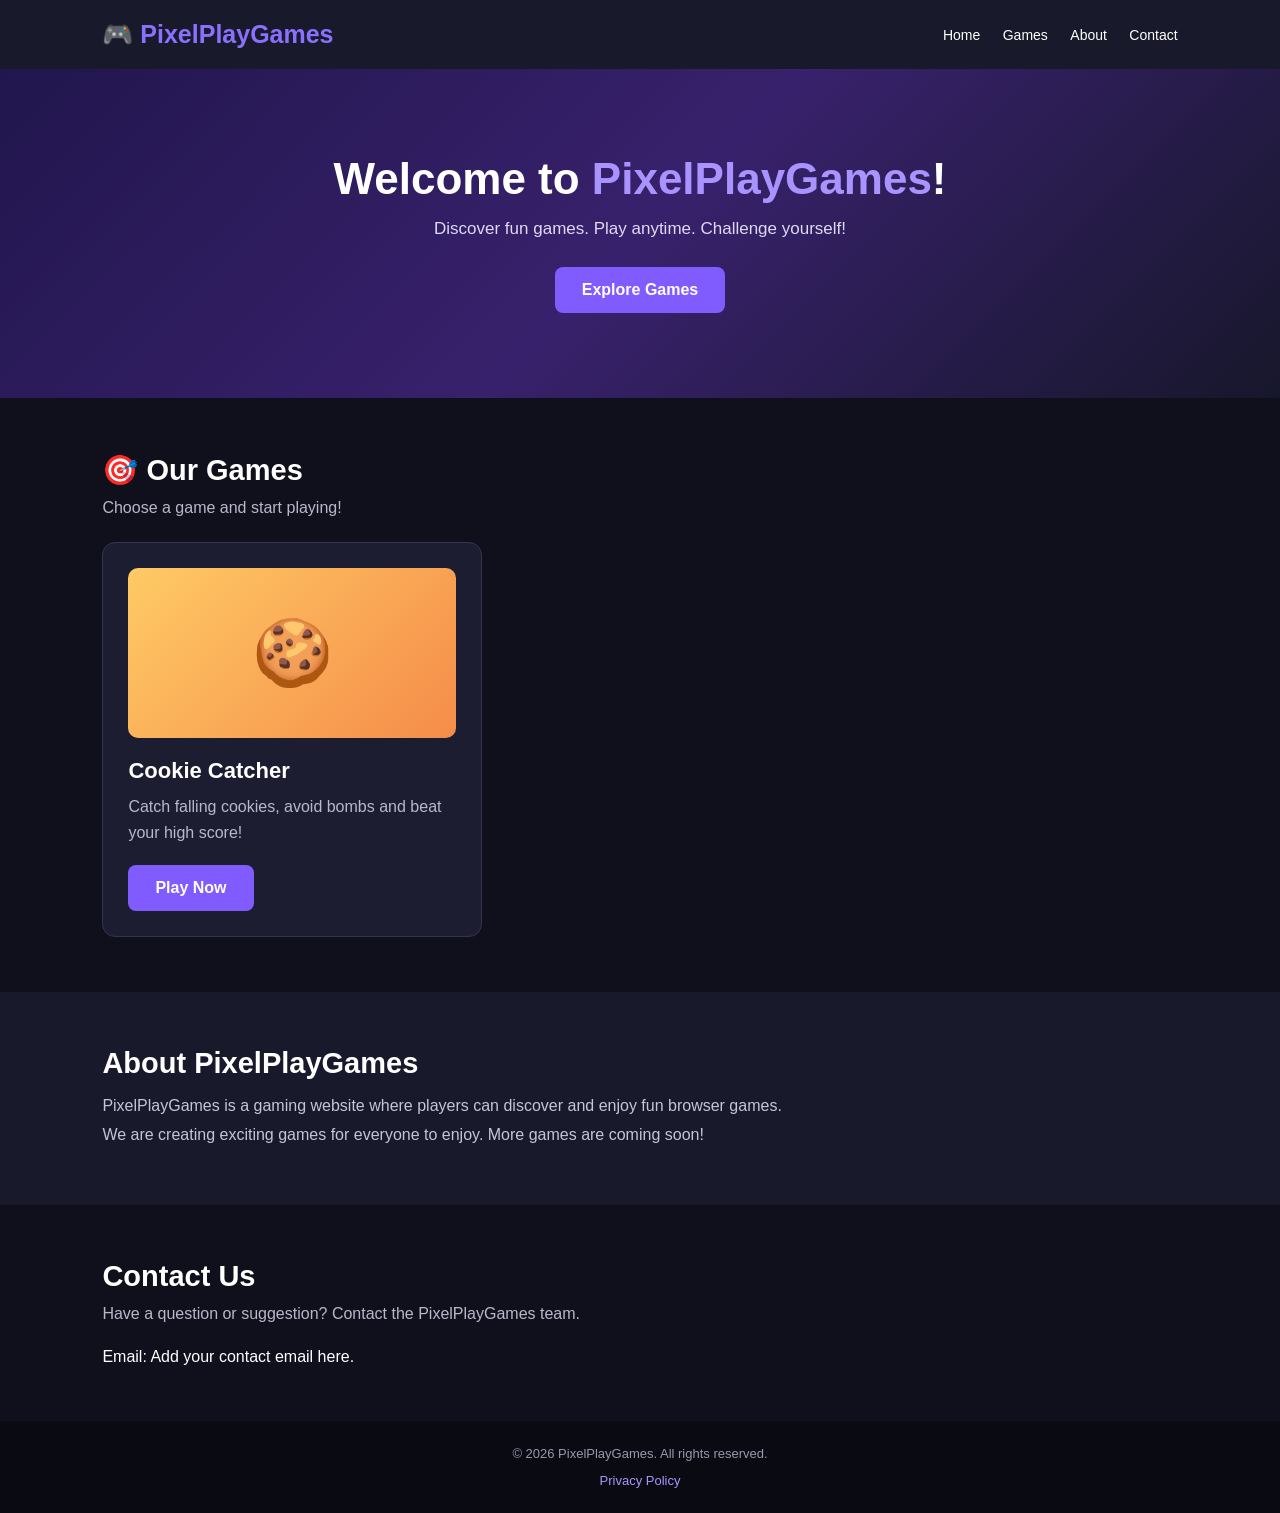
==== index.html @ 3117e636 "Create index.html" ====
<!DOCTYPE html>
<html lang="en">
<head>
  <meta charset="UTF-8">
  <meta name="viewport" content="width=device-width, initial-scale=1.0">
  <title>PixelPlayGames | Play Free Online Games</title>
  <meta name="description" content="Welcome to PixelPlayGames! Play fun free online browser games, starting with Cookie Catcher.">

  <style>
    * {
      box-sizing: border-box;
      margin: 0;
      padding: 0;
    }

    body {
      font-family: Arial, sans-serif;
      background: #10101d;
      color: white;
    }

    header {
      background: #19192c;
      padding: 20px 8%;
      display: flex;
      justify-content: space-between;
      align-items: center;
      flex-wrap: wrap;
      gap: 15px;
    }

    .logo {
      color: #8b70ff;
      font-size: 25px;
      font-weight: bold;
    }

    nav a {
      color: white;
      text-decoration: none;
      margin-left: 18px;
      font-size: 14px;
    }

    nav a:hover {
      color: #a994ff;
    }

    .hero {
      text-align: center;
      padding: 85px 20px;
      background: linear-gradient(135deg, #21164d, #38216c, #17172b);
    }

    .hero h1 {
      font-size: 44px;
      margin-bottom: 15px;
    }

    .hero h1 span {
      color: #a994ff;
    }

    .hero p {
      color: #ded9f5;
      font-size: 17px;
      margin-bottom: 28px;
    }

    .button {
      display: inline-block;
      background: #805cff;
      color: white;
      padding: 14px 27px;
      border-radius: 8px;
      text-decoration: none;
      font-weight: bold;
    }

    .button:hover {
      background: #6842e8;
    }

    .section {
      padding: 55px 8%;
    }

    .section h2 {
      font-size: 29px;
      margin-bottom: 12px;
    }

    .section-intro {
      color: #b9b8cb;
      margin-bottom: 25px;
    }

    .game-card {
      background: #1d1d32;
      border: 1px solid #34344d;
      border-radius: 13px;
      padding: 25px;
      max-width: 380px;
    }

    .game-image {
      background: linear-gradient(135deg, #ffca65, #f58c49);
      border-radius: 10px;
      height: 170px;
      display: flex;
      align-items: center;
      justify-content: center;
      font-size: 65px;
      margin-bottom: 20px;
    }

    .game-card h3 {
      margin-bottom: 10px;
      font-size: 22px;
    }

    .game-card p {
      color: #b9b8cb;
      line-height: 1.6;
      margin-bottom: 20px;
    }

    .about {
      background: #19192c;
    }

    .about p {
      color: #c6c4d8;
      line-height: 1.8;
      max-width: 700px;
    }

    footer {
      text-align: center;
      padding: 25px;
      background: #0a0a13;
      color: #9998ac;
      font-size: 13px;
    }

    footer a {
      color: #a994ff;
      text-decoration: none;
      margin: 0 8px;
    }

    @media (max-width: 600px) {
      .hero h1 {
        font-size: 33px;
      }

      nav a {
        margin-left: 0;
        margin-right: 12px;
      }
    }
  </style>
</head>

<body>

  <header>
    <div class="logo">🎮 PixelPlayGames</div>

    <nav>
      <a href="#home">Home</a>
      <a href="#games">Games</a>
      <a href="#about">About</a>
      <a href="#contact">Contact</a>
    </nav>
  </header>

  <section class="hero" id="home">
    <h1>Welcome to <span>PixelPlayGames</span>!</h1>
    <p>Discover fun games. Play anytime. Challenge yourself!</p>
    <a href="#games" class="button">Explore Games</a>
  </section>

  <section class="section" id="games">
    <h2>🎯 Our Games</h2>
    <p class="section-intro">Choose a game and start playing!</p>

    <div class="game-card">
      <div class="game-image">🍪</div>
      <h3>Cookie Catcher</h3>
      <p>Catch falling cookies, avoid bombs and beat your high score!</p>
      <a
        href="https://pixelplaygames.github.io/Cookie-Catcher/"
        class="button"
        target="_blank"
        rel="noopener noreferrer"
      >Play Now</a>
    </div>
  </section>

  <section class="section about" id="about">
    <h2>About PixelPlayGames</h2>
    <p>
      PixelPlayGames is a gaming website where players can discover
      and enjoy fun browser games. We are creating exciting games
      for everyone to enjoy. More games are coming soon!
    </p>
  </section>

  <section class="section" id="contact">
    <h2>Contact Us</h2>
    <p class="section-intro">
      Have a question or suggestion? Contact the PixelPlayGames team.
    </p>
    <p>Email: Add your contact email here.</p>
  </section>

  <footer>
    <p>© 2026 PixelPlayGames. All rights reserved.</p>
    <p style="margin-top: 12px;">
      <a href="privacy.html">Privacy Policy</a>
    </p>
  </footer>

</body>
</html>
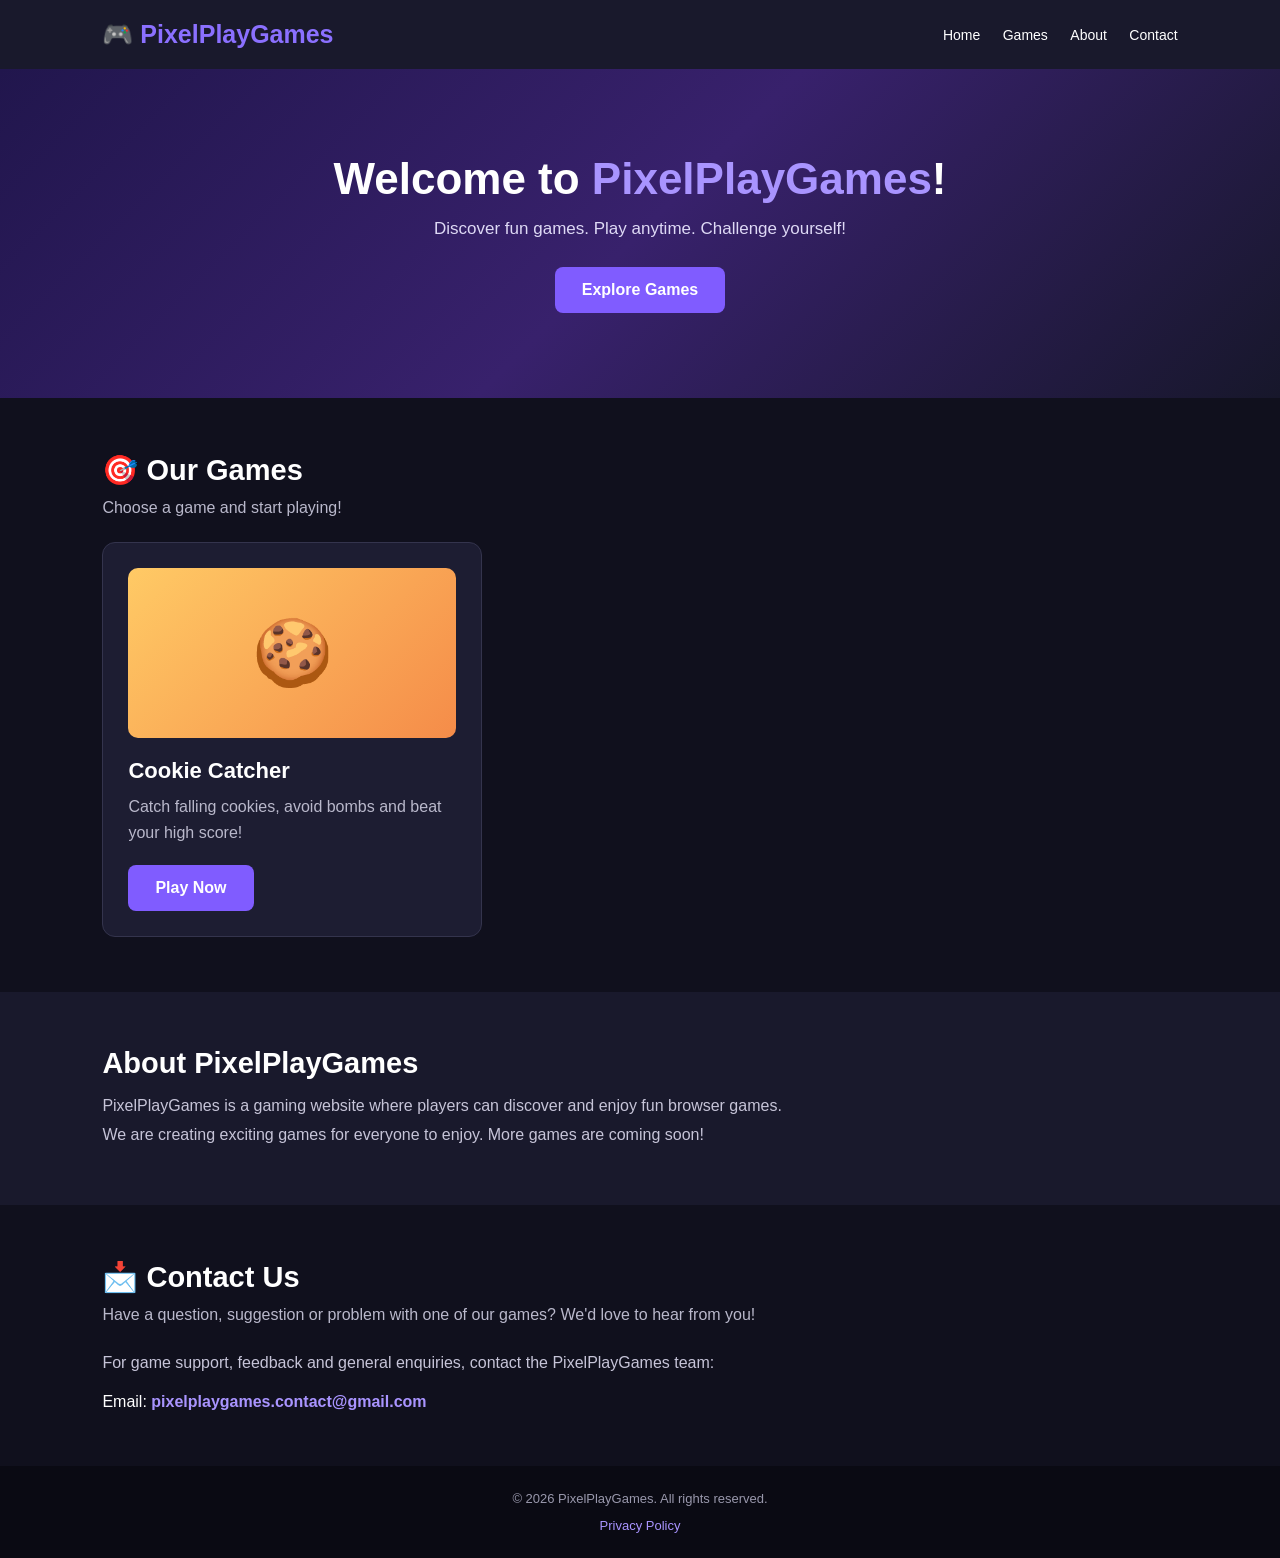
==== commit b8c98454: "Update index.html" ====
--- a/index.html
+++ b/index.html
@@ -4,8 +4,19 @@
 <head>
   <meta charset="UTF-8">
   <meta name="viewport" content="width=device-width, initial-scale=1.0">
+
   <title>PixelPlayGames | Play Free Online Games</title>
+
   <meta name="description" content="Welcome to PixelPlayGames! Play fun free online browser games, starting with Cookie Catcher.">
+
+  <!-- Google Analytics -->
+  <script async src="https://www.googletagmanager.com/gtag/js?id=G-LRDRRSBR96"></script>
+  <script>
+    window.dataLayer = window.dataLayer || [];
+    function gtag(){dataLayer.push(arguments);}
+    gtag('js', new Date());
+    gtag('config', 'G-LRDRRSBR96');
+  </script>
 
   <style>
     * {
@@ -136,6 +147,22 @@
       max-width: 700px;
     }
 
+    .contact-email {
+      color: #a994ff;
+      text-decoration: none;
+      font-weight: bold;
+    }
+
+    .contact-email:hover {
+      color: #c4b5ff;
+      text-decoration: underline;
+    }
+
+    .contact-message {
+      color: #c6c4d8;
+      line-height: 1.8;
+    }
+
     footer {
       text-align: center;
       padding: 25px;
@@ -165,6 +192,7 @@
 
 <body>
 
+  <!-- HEADER -->
   <header>
     <div class="logo">🎮 PixelPlayGames</div>
 
@@ -176,31 +204,49 @@
     </nav>
   </header>
 
+  <!-- HOME -->
   <section class="hero" id="home">
     <h1>Welcome to <span>PixelPlayGames</span>!</h1>
-    <p>Discover fun games. Play anytime. Challenge yourself!</p>
+
+    <p>
+      Discover fun games. Play anytime. Challenge yourself!
+    </p>
+
     <a href="#games" class="button">Explore Games</a>
   </section>
 
+  <!-- GAMES -->
   <section class="section" id="games">
     <h2>🎯 Our Games</h2>
-    <p class="section-intro">Choose a game and start playing!</p>
+
+    <p class="section-intro">
+      Choose a game and start playing!
+    </p>
 
     <div class="game-card">
       <div class="game-image">🍪</div>
+
       <h3>Cookie Catcher</h3>
-      <p>Catch falling cookies, avoid bombs and beat your high score!</p>
+
+      <p>
+        Catch falling cookies, avoid bombs and beat your high score!
+      </p>
+
       <a
         href="https://pixelplaygames.github.io/Cookie-Catcher/"
         class="button"
         target="_blank"
         rel="noopener noreferrer"
-      >Play Now</a>
+      >
+        Play Now
+      </a>
     </div>
   </section>
 
+  <!-- ABOUT -->
   <section class="section about" id="about">
     <h2>About PixelPlayGames</h2>
+
     <p>
       PixelPlayGames is a gaming website where players can discover
       and enjoy fun browser games. We are creating exciting games
@@ -208,16 +254,35 @@
     </p>
   </section>
 
+  <!-- CONTACT -->
   <section class="section" id="contact">
-    <h2>Contact Us</h2>
+    <h2>📩 Contact Us</h2>
+
     <p class="section-intro">
-      Have a question or suggestion? Contact the PixelPlayGames team.
-    </p>
-    <p>Email: Add your contact email here.</p>
-  </section>
-
+      Have a question, suggestion or problem with one of our games?
+      We'd love to hear from you!
+    </p>
+
+    <p class="contact-message">
+      For game support, feedback and general enquiries,
+      contact the PixelPlayGames team:
+    </p>
+
+    <p style="margin-top: 15px;">
+      Email:
+      <a
+        href="mailto:pixelplaygames.contact@gmail.com"
+        class="contact-email"
+      >
+        pixelplaygames.contact@gmail.com
+      </a>
+    </p>
+  </section>
+
+  <!-- FOOTER -->
   <footer>
     <p>© 2026 PixelPlayGames. All rights reserved.</p>
+
     <p style="margin-top: 12px;">
       <a href="privacy.html">Privacy Policy</a>
     </p>
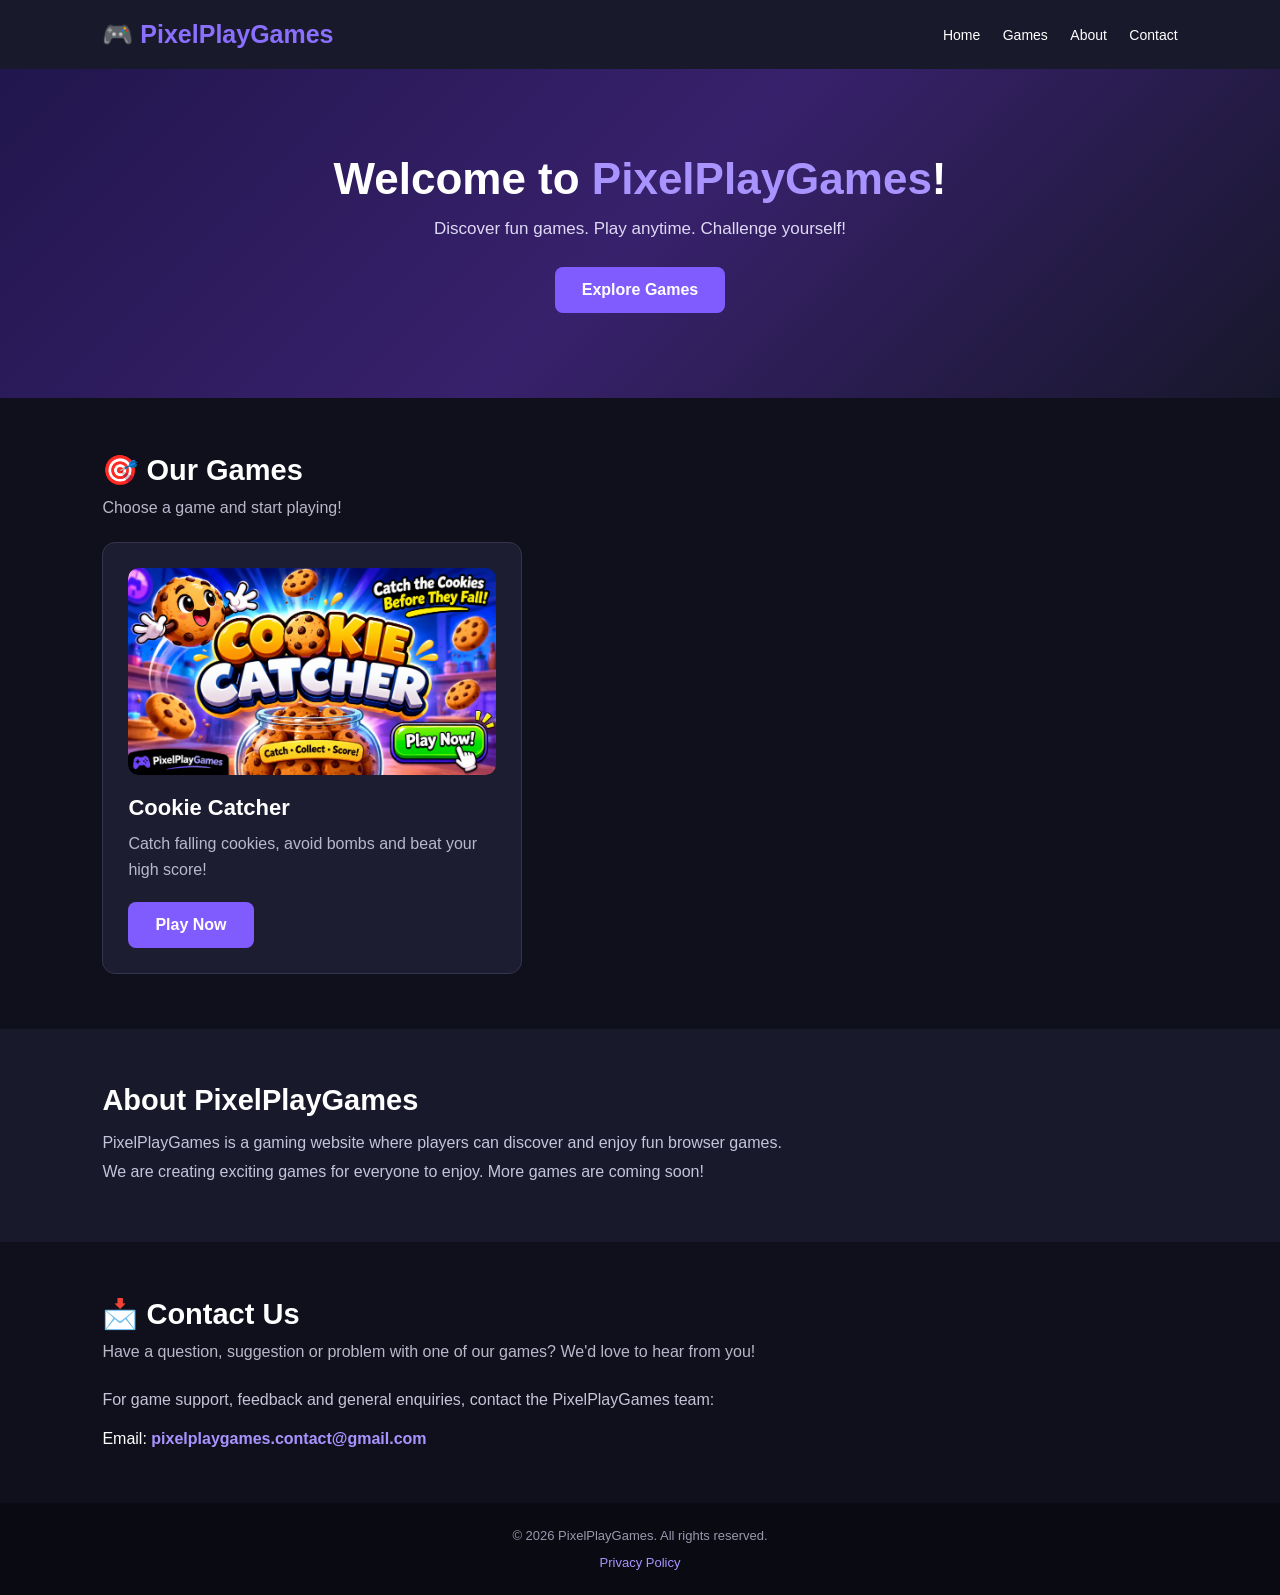
==== commit 89733d39: "Update index.html" ====
--- a/index.html
+++ b/index.html
@@ -112,18 +112,22 @@
       border: 1px solid #34344d;
       border-radius: 13px;
       padding: 25px;
-      max-width: 380px;
+      max-width: 420px;
     }
 
     .game-image {
-      background: linear-gradient(135deg, #ffca65, #f58c49);
+      width: 100%;
       border-radius: 10px;
-      height: 170px;
-      display: flex;
-      align-items: center;
-      justify-content: center;
-      font-size: 65px;
+      overflow: hidden;
       margin-bottom: 20px;
+    }
+
+    .game-image img {
+      display: block;
+      width: 100%;
+      height: auto;
+      object-fit: cover;
+      border-radius: 10px;
     }
 
     .game-card h3 {
@@ -224,7 +228,13 @@
     </p>
 
     <div class="game-card">
-      <div class="game-image">🍪</div>
+
+      <div class="game-image">
+        <img
+          src="cookie-catcher-cover.png"
+          alt="Cookie Catcher game cover - Catch, Collect, Score!"
+        >
+      </div>
 
       <h3>Cookie Catcher</h3>
 
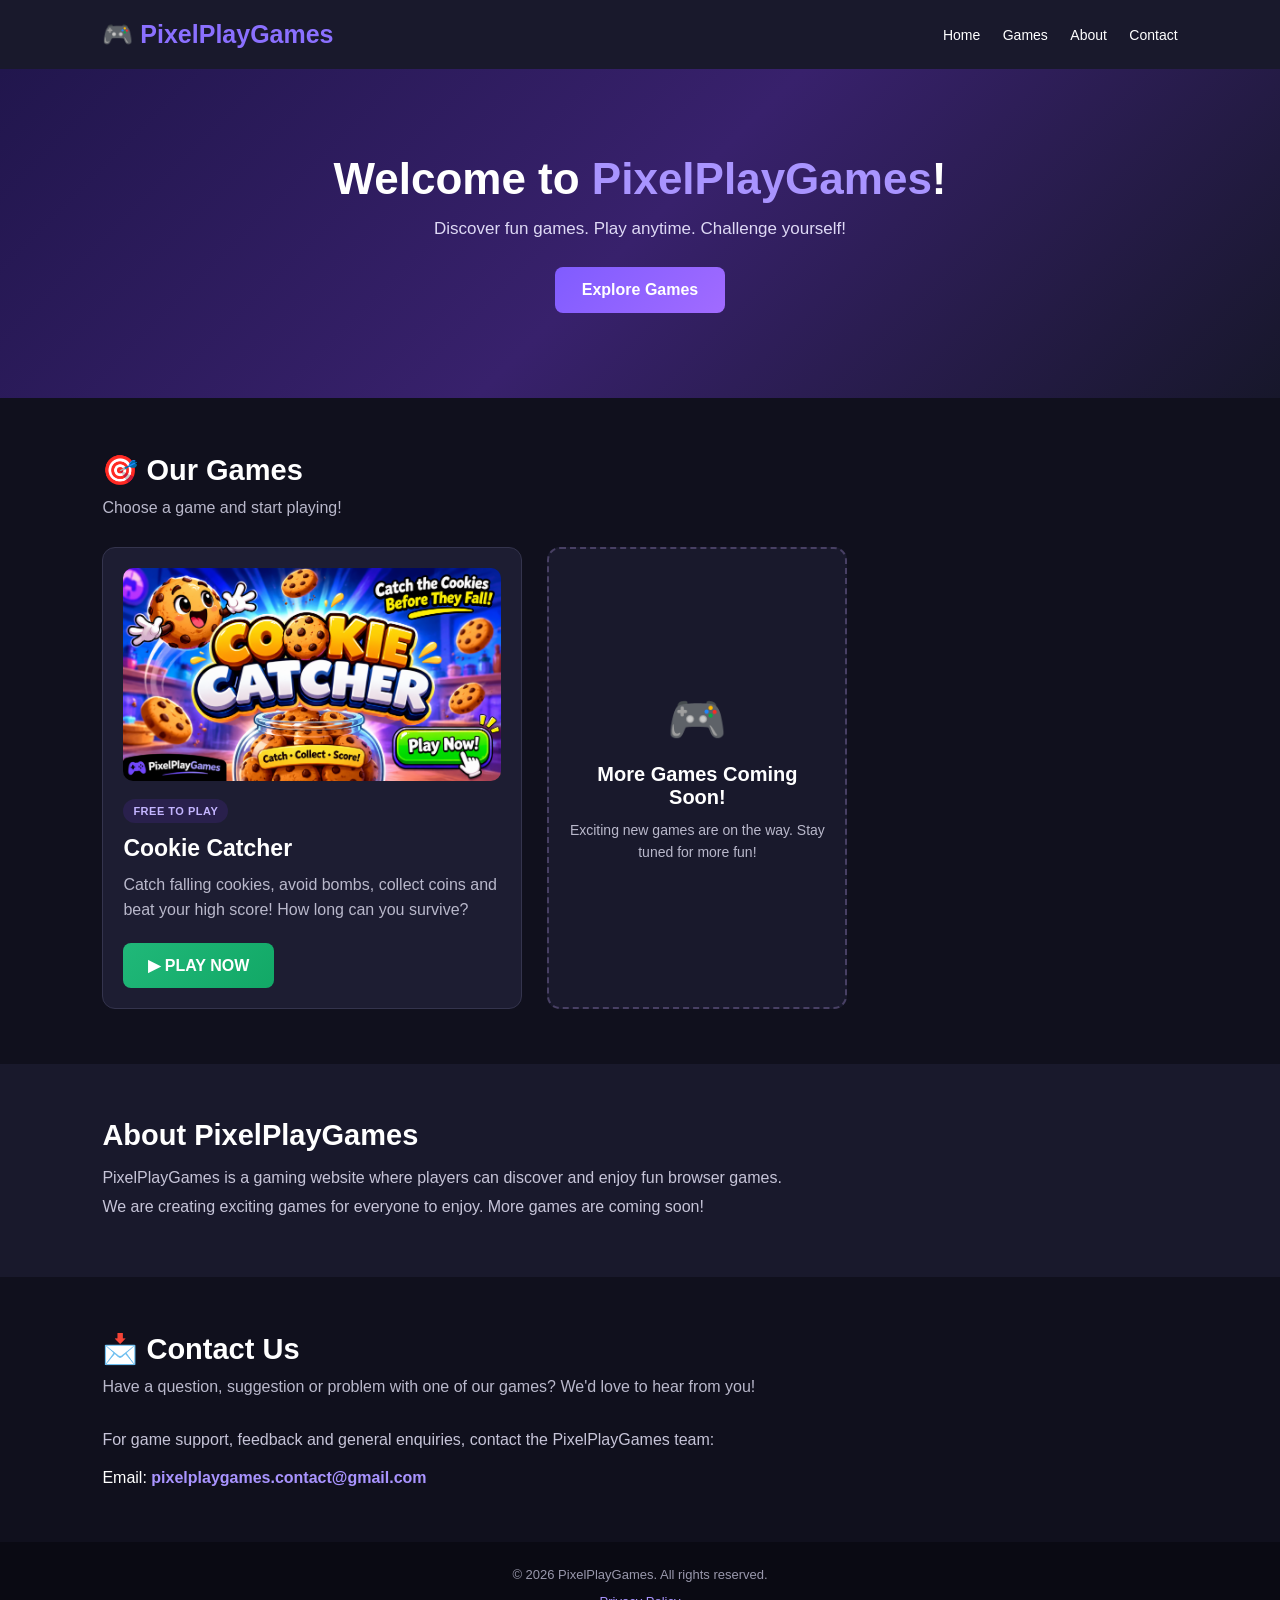
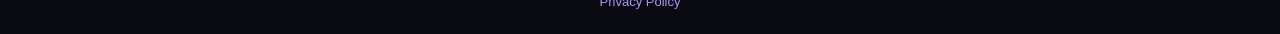
==== commit 84acd7ff: "Update index.html" ====
--- a/index.html
+++ b/index.html
@@ -81,16 +81,23 @@
 
     .button {
       display: inline-block;
-      background: #805cff;
+      background: linear-gradient(135deg, #805cff, #a16bff);
       color: white;
       padding: 14px 27px;
       border-radius: 8px;
       text-decoration: none;
       font-weight: bold;
+      transition: 0.25s ease;
     }
 
     .button:hover {
-      background: #6842e8;
+      background: linear-gradient(135deg, #6842e8, #805cff);
+      transform: translateY(-3px);
+    }
+
+    .button:focus-visible {
+      outline: 3px solid white;
+      outline-offset: 3px;
     }
 
     .section {
@@ -104,22 +111,37 @@
 
     .section-intro {
       color: #b9b8cb;
-      margin-bottom: 25px;
+      margin-bottom: 30px;
+    }
+
+    .games-grid {
+      display: flex;
+      flex-wrap: wrap;
+      gap: 25px;
+      align-items: stretch;
     }
 
     .game-card {
       background: #1d1d32;
       border: 1px solid #34344d;
       border-radius: 13px;
-      padding: 25px;
+      padding: 20px;
+      width: 100%;
       max-width: 420px;
+      transition: 0.25s ease;
+    }
+
+    .game-card:hover {
+      transform: translateY(-6px);
+      border-color: #805cff;
+      box-shadow: 0 12px 30px rgba(128, 92, 255, 0.15);
     }
 
     .game-image {
       width: 100%;
       border-radius: 10px;
       overflow: hidden;
-      margin-bottom: 20px;
+      margin-bottom: 18px;
     }
 
     .game-image img {
@@ -127,18 +149,69 @@
       width: 100%;
       height: auto;
       object-fit: cover;
-      border-radius: 10px;
+    }
+
+    .game-label {
+      display: inline-block;
+      background: #29204c;
+      color: #c4b5ff;
+      font-size: 11px;
+      font-weight: bold;
+      padding: 6px 10px;
+      border-radius: 20px;
+      margin-bottom: 12px;
+      letter-spacing: 0.5px;
     }
 
     .game-card h3 {
       margin-bottom: 10px;
-      font-size: 22px;
+      font-size: 23px;
     }
 
     .game-card p {
       color: #b9b8cb;
       line-height: 1.6;
       margin-bottom: 20px;
+    }
+
+    .play-button {
+      background: linear-gradient(135deg, #20b879, #12a866);
+      padding: 13px 25px;
+    }
+
+    .play-button:hover {
+      background: linear-gradient(135deg, #159b63, #0d8754);
+    }
+
+    .coming-card {
+      background: #19192c;
+      border: 2px dashed #484064;
+      border-radius: 13px;
+      padding: 30px 20px;
+      width: 100%;
+      max-width: 300px;
+      min-height: 230px;
+      display: flex;
+      flex-direction: column;
+      justify-content: center;
+      align-items: center;
+      text-align: center;
+    }
+
+    .coming-icon {
+      font-size: 48px;
+      margin-bottom: 15px;
+    }
+
+    .coming-card h3 {
+      font-size: 20px;
+      margin-bottom: 10px;
+    }
+
+    .coming-card p {
+      color: #b9b8cb;
+      line-height: 1.6;
+      font-size: 14px;
     }
 
     .about {
@@ -189,6 +262,14 @@
       nav a {
         margin-left: 0;
         margin-right: 12px;
+      }
+
+      .games-grid {
+        justify-content: center;
+      }
+
+      .coming-card {
+        max-width: 420px;
       }
     }
   </style>
@@ -227,29 +308,50 @@
       Choose a game and start playing!
     </p>
 
-    <div class="game-card">
-
-      <div class="game-image">
-        <img
-          src="cookie-catcher-cover.png"
-          alt="Cookie Catcher game cover - Catch, Collect, Score!"
+    <div class="games-grid">
+
+      <!-- COOKIE CATCHER -->
+      <div class="game-card">
+
+        <div class="game-image">
+          <img
+            src="cookie-catcher-cover.png"
+            alt="Cookie Catcher game cover - Catch, Collect, Score!"
+          >
+        </div>
+
+        <span class="game-label">FREE TO PLAY</span>
+
+        <h3>Cookie Catcher</h3>
+
+        <p>
+          Catch falling cookies, avoid bombs, collect coins
+          and beat your high score! How long can you survive?
+        </p>
+
+        <a
+          href="https://pixelplaygames.github.io/Cookie-Catcher/"
+          class="button play-button"
+          target="_blank"
+          rel="noopener noreferrer"
         >
+          ▶ PLAY NOW
+        </a>
+
       </div>
 
-      <h3>Cookie Catcher</h3>
-
-      <p>
-        Catch falling cookies, avoid bombs and beat your high score!
-      </p>
-
-      <a
-        href="https://pixelplaygames.github.io/Cookie-Catcher/"
-        class="button"
-        target="_blank"
-        rel="noopener noreferrer"
-      >
-        Play Now
-      </a>
+      <!-- FUTURE GAMES -->
+      <div class="coming-card">
+        <div class="coming-icon">🎮</div>
+
+        <h3>More Games Coming Soon!</h3>
+
+        <p>
+          Exciting new games are on the way.
+          Stay tuned for more fun!
+        </p>
+      </div>
+
     </div>
   </section>
 
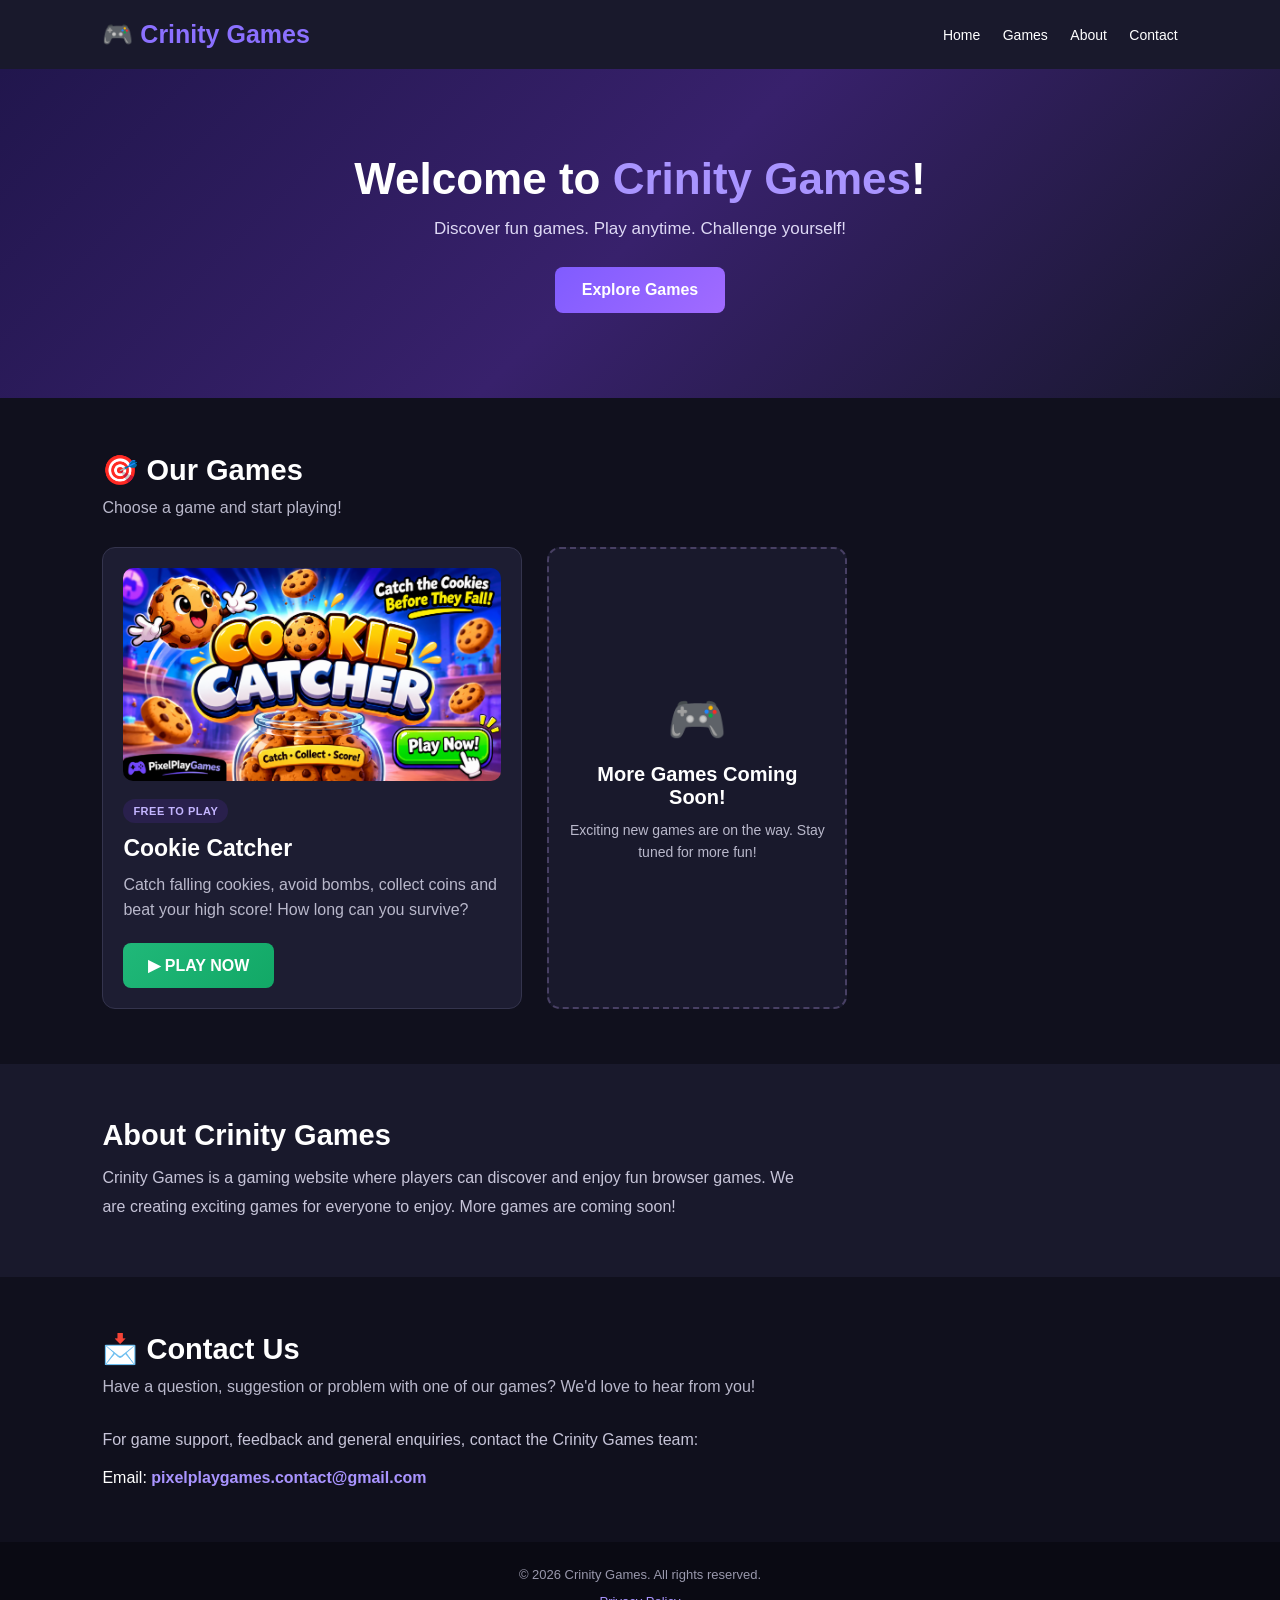
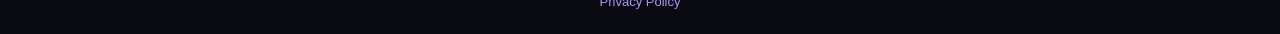
==== commit 38da6196: "Update index.html" ====
--- a/index.html
+++ b/index.html
@@ -5,9 +5,9 @@
   <meta charset="UTF-8">
   <meta name="viewport" content="width=device-width, initial-scale=1.0">
 
-  <title>PixelPlayGames | Play Free Online Games</title>
-
-  <meta name="description" content="Welcome to PixelPlayGames! Play fun free online browser games, starting with Cookie Catcher.">
+  <title>Crinity Games | Play Free Online Games</title>
+
+  <meta name="description" content="Welcome to Crinity Games! Play fun free online browser games, starting with Cookie Catcher.">
 
   <!-- Google Analytics -->
   <script async src="https://www.googletagmanager.com/gtag/js?id=G-LRDRRSBR96"></script>
@@ -279,7 +279,7 @@
 
   <!-- HEADER -->
   <header>
-    <div class="logo">🎮 PixelPlayGames</div>
+    <div class="logo">🎮 Crinity Games</div>
 
     <nav>
       <a href="#home">Home</a>
@@ -291,7 +291,7 @@
 
   <!-- HOME -->
   <section class="hero" id="home">
-    <h1>Welcome to <span>PixelPlayGames</span>!</h1>
+    <h1>Welcome to <span>Crinity Games</span>!</h1>
 
     <p>
       Discover fun games. Play anytime. Challenge yourself!
@@ -330,7 +330,7 @@
         </p>
 
         <a
-          href="https://pixelplaygames.github.io/Cookie-Catcher/"
+          href="https://crinitygames.github.io/Cookie-Catcher/"
           class="button play-button"
           target="_blank"
           rel="noopener noreferrer"
@@ -357,10 +357,10 @@
 
   <!-- ABOUT -->
   <section class="section about" id="about">
-    <h2>About PixelPlayGames</h2>
+    <h2>About Crinity Games</h2>
 
     <p>
-      PixelPlayGames is a gaming website where players can discover
+      Crinity Games is a gaming website where players can discover
       and enjoy fun browser games. We are creating exciting games
       for everyone to enjoy. More games are coming soon!
     </p>
@@ -377,7 +377,7 @@
 
     <p class="contact-message">
       For game support, feedback and general enquiries,
-      contact the PixelPlayGames team:
+      contact the Crinity Games team:
     </p>
 
     <p style="margin-top: 15px;">
@@ -393,7 +393,7 @@
 
   <!-- FOOTER -->
   <footer>
-    <p>© 2026 PixelPlayGames. All rights reserved.</p>
+    <p>© 2026 Crinity Games. All rights reserved.</p>
 
     <p style="margin-top: 12px;">
       <a href="privacy.html">Privacy Policy</a>
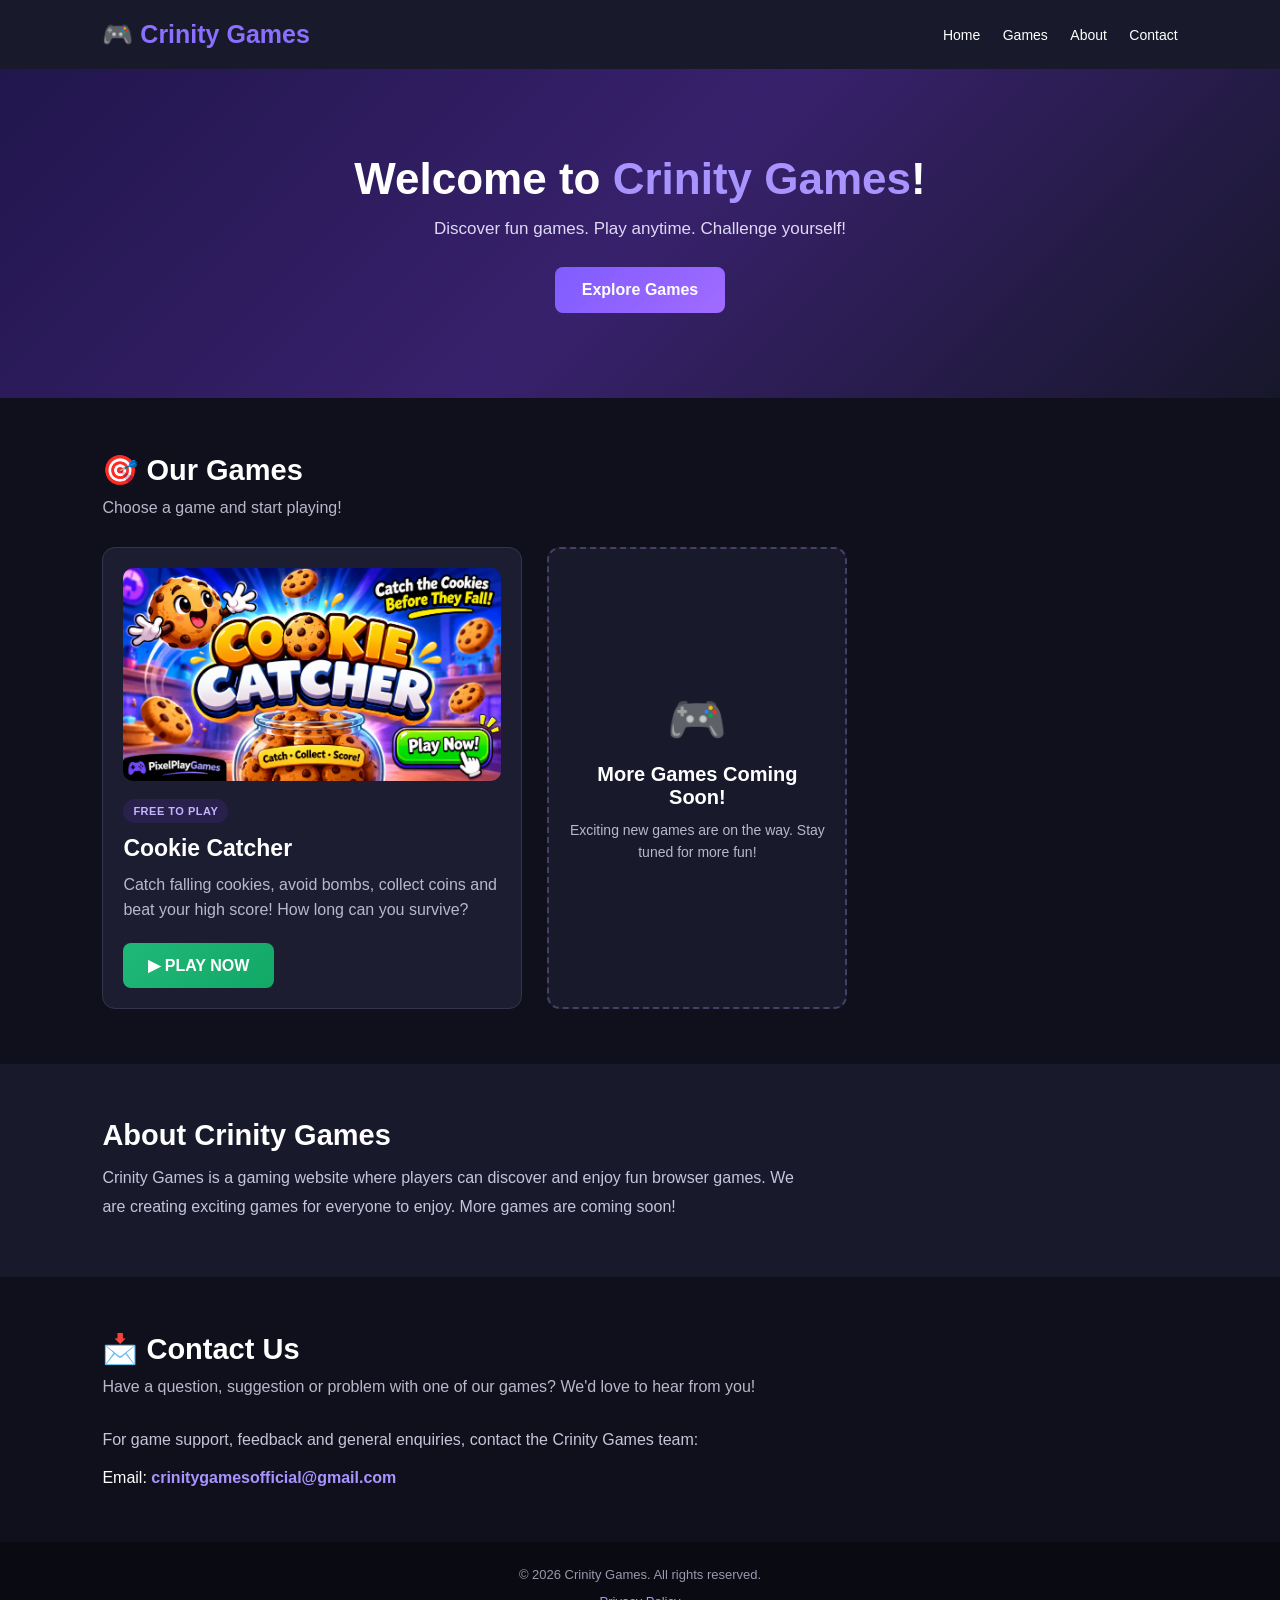
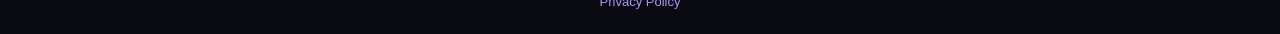
==== commit d566bc2b: "Update index.html" ====
--- a/index.html
+++ b/index.html
@@ -383,10 +383,10 @@
     <p style="margin-top: 15px;">
       Email:
       <a
-        href="mailto:pixelplaygames.contact@gmail.com"
+        href="mailto:crinitygamesofficial@gmail.com"
         class="contact-email"
       >
-        pixelplaygames.contact@gmail.com
+        crinitygamesofficial@gmail.com
       </a>
     </p>
   </section>
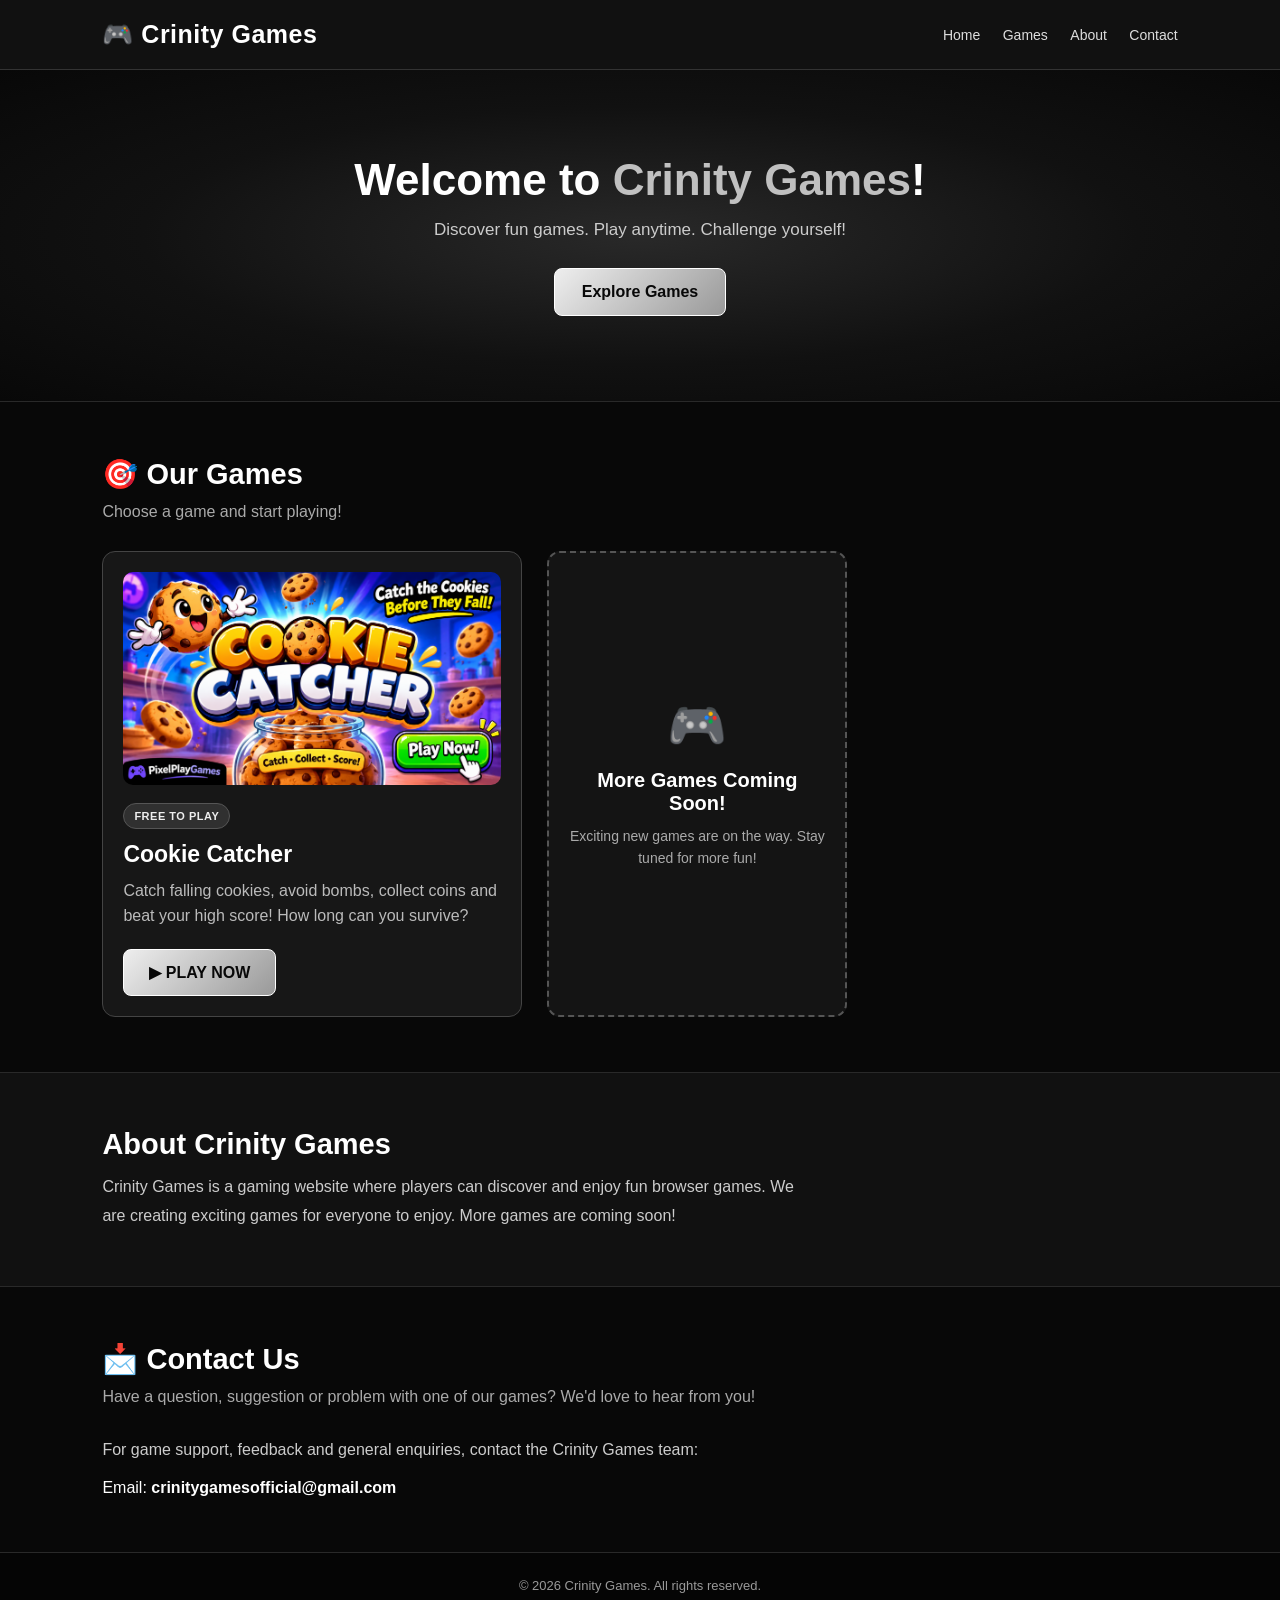
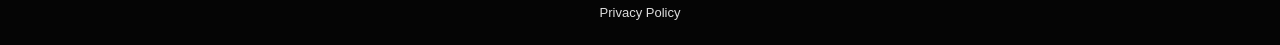
==== commit 2c32c03f: "Update index.html" ====
--- a/index.html
+++ b/index.html
@@ -9,6 +9,8 @@
 
   <meta name="description" content="Welcome to Crinity Games! Play fun free online browser games, starting with Cookie Catcher.">
 
+  <link rel="stylesheet" href="style.css">
+
   <!-- Google Analytics -->
   <script async src="https://www.googletagmanager.com/gtag/js?id=G-LRDRRSBR96"></script>
   <script>
@@ -17,262 +19,6 @@
     gtag('js', new Date());
     gtag('config', 'G-LRDRRSBR96');
   </script>
-
-  <style>
-    * {
-      box-sizing: border-box;
-      margin: 0;
-      padding: 0;
-    }
-
-    body {
-      font-family: Arial, sans-serif;
-      background: #10101d;
-      color: white;
-    }
-
-    header {
-      background: #19192c;
-      padding: 20px 8%;
-      display: flex;
-      justify-content: space-between;
-      align-items: center;
-      flex-wrap: wrap;
-      gap: 15px;
-    }
-
-    .logo {
-      color: #8b70ff;
-      font-size: 25px;
-      font-weight: bold;
-    }
-
-    nav a {
-      color: white;
-      text-decoration: none;
-      margin-left: 18px;
-      font-size: 14px;
-    }
-
-    nav a:hover {
-      color: #a994ff;
-    }
-
-    .hero {
-      text-align: center;
-      padding: 85px 20px;
-      background: linear-gradient(135deg, #21164d, #38216c, #17172b);
-    }
-
-    .hero h1 {
-      font-size: 44px;
-      margin-bottom: 15px;
-    }
-
-    .hero h1 span {
-      color: #a994ff;
-    }
-
-    .hero p {
-      color: #ded9f5;
-      font-size: 17px;
-      margin-bottom: 28px;
-    }
-
-    .button {
-      display: inline-block;
-      background: linear-gradient(135deg, #805cff, #a16bff);
-      color: white;
-      padding: 14px 27px;
-      border-radius: 8px;
-      text-decoration: none;
-      font-weight: bold;
-      transition: 0.25s ease;
-    }
-
-    .button:hover {
-      background: linear-gradient(135deg, #6842e8, #805cff);
-      transform: translateY(-3px);
-    }
-
-    .button:focus-visible {
-      outline: 3px solid white;
-      outline-offset: 3px;
-    }
-
-    .section {
-      padding: 55px 8%;
-    }
-
-    .section h2 {
-      font-size: 29px;
-      margin-bottom: 12px;
-    }
-
-    .section-intro {
-      color: #b9b8cb;
-      margin-bottom: 30px;
-    }
-
-    .games-grid {
-      display: flex;
-      flex-wrap: wrap;
-      gap: 25px;
-      align-items: stretch;
-    }
-
-    .game-card {
-      background: #1d1d32;
-      border: 1px solid #34344d;
-      border-radius: 13px;
-      padding: 20px;
-      width: 100%;
-      max-width: 420px;
-      transition: 0.25s ease;
-    }
-
-    .game-card:hover {
-      transform: translateY(-6px);
-      border-color: #805cff;
-      box-shadow: 0 12px 30px rgba(128, 92, 255, 0.15);
-    }
-
-    .game-image {
-      width: 100%;
-      border-radius: 10px;
-      overflow: hidden;
-      margin-bottom: 18px;
-    }
-
-    .game-image img {
-      display: block;
-      width: 100%;
-      height: auto;
-      object-fit: cover;
-    }
-
-    .game-label {
-      display: inline-block;
-      background: #29204c;
-      color: #c4b5ff;
-      font-size: 11px;
-      font-weight: bold;
-      padding: 6px 10px;
-      border-radius: 20px;
-      margin-bottom: 12px;
-      letter-spacing: 0.5px;
-    }
-
-    .game-card h3 {
-      margin-bottom: 10px;
-      font-size: 23px;
-    }
-
-    .game-card p {
-      color: #b9b8cb;
-      line-height: 1.6;
-      margin-bottom: 20px;
-    }
-
-    .play-button {
-      background: linear-gradient(135deg, #20b879, #12a866);
-      padding: 13px 25px;
-    }
-
-    .play-button:hover {
-      background: linear-gradient(135deg, #159b63, #0d8754);
-    }
-
-    .coming-card {
-      background: #19192c;
-      border: 2px dashed #484064;
-      border-radius: 13px;
-      padding: 30px 20px;
-      width: 100%;
-      max-width: 300px;
-      min-height: 230px;
-      display: flex;
-      flex-direction: column;
-      justify-content: center;
-      align-items: center;
-      text-align: center;
-    }
-
-    .coming-icon {
-      font-size: 48px;
-      margin-bottom: 15px;
-    }
-
-    .coming-card h3 {
-      font-size: 20px;
-      margin-bottom: 10px;
-    }
-
-    .coming-card p {
-      color: #b9b8cb;
-      line-height: 1.6;
-      font-size: 14px;
-    }
-
-    .about {
-      background: #19192c;
-    }
-
-    .about p {
-      color: #c6c4d8;
-      line-height: 1.8;
-      max-width: 700px;
-    }
-
-    .contact-email {
-      color: #a994ff;
-      text-decoration: none;
-      font-weight: bold;
-    }
-
-    .contact-email:hover {
-      color: #c4b5ff;
-      text-decoration: underline;
-    }
-
-    .contact-message {
-      color: #c6c4d8;
-      line-height: 1.8;
-    }
-
-    footer {
-      text-align: center;
-      padding: 25px;
-      background: #0a0a13;
-      color: #9998ac;
-      font-size: 13px;
-    }
-
-    footer a {
-      color: #a994ff;
-      text-decoration: none;
-      margin: 0 8px;
-    }
-
-    @media (max-width: 600px) {
-      .hero h1 {
-        font-size: 33px;
-      }
-
-      nav a {
-        margin-left: 0;
-        margin-right: 12px;
-      }
-
-      .games-grid {
-        justify-content: center;
-      }
-
-      .coming-card {
-        max-width: 420px;
-      }
-    }
-  </style>
 </head>
 
 <body>
--- a/style.css
+++ b/style.css
@@ -0,0 +1,285 @@
+
+* {
+  box-sizing: border-box;
+  margin: 0;
+  padding: 0;
+}
+
+html {
+  scroll-behavior: smooth;
+}
+
+body {
+  font-family: Arial, sans-serif;
+  background: #080808;
+  color: #ffffff;
+}
+
+header {
+  background: #111111;
+  border-bottom: 1px solid #333333;
+  padding: 20px 8%;
+  display: flex;
+  justify-content: space-between;
+  align-items: center;
+  flex-wrap: wrap;
+  gap: 15px;
+}
+
+.logo {
+  color: #ffffff;
+  font-size: 25px;
+  font-weight: bold;
+  letter-spacing: 0.5px;
+}
+
+nav a {
+  color: #dddddd;
+  text-decoration: none;
+  margin-left: 18px;
+  font-size: 14px;
+  transition: color 0.25s ease;
+}
+
+nav a:hover {
+  color: #999999;
+}
+
+.hero {
+  text-align: center;
+  padding: 85px 20px;
+  background: radial-gradient(ellipse at center, #292929 0%, #111111 55%, #080808 100%);
+  border-bottom: 1px solid #292929;
+}
+
+.hero h1 {
+  font-size: 44px;
+  margin-bottom: 15px;
+}
+
+.hero h1 span {
+  color: #c0c0c0;
+}
+
+.hero p {
+  color: #cccccc;
+  font-size: 17px;
+  margin-bottom: 28px;
+}
+
+.button {
+  display: inline-block;
+  background: linear-gradient(135deg, #eeeeee, #999999);
+  color: #080808;
+  padding: 14px 27px;
+  border: 1px solid #ffffff;
+  border-radius: 8px;
+  text-decoration: none;
+  font-weight: bold;
+  transition: 0.25s ease;
+}
+
+.button:hover {
+  background: linear-gradient(135deg, #ffffff, #bbbbbb);
+  transform: translateY(-3px);
+}
+
+.button:focus-visible {
+  outline: 3px solid #ffffff;
+  outline-offset: 3px;
+}
+
+.section {
+  padding: 55px 8%;
+}
+
+.section h2 {
+  font-size: 29px;
+  margin-bottom: 12px;
+  color: #ffffff;
+}
+
+.section-intro {
+  color: #aaaaaa;
+  margin-bottom: 30px;
+}
+
+.games-grid {
+  display: flex;
+  flex-wrap: wrap;
+  gap: 25px;
+  align-items: stretch;
+}
+
+.game-card {
+  background: #171717;
+  border: 1px solid #444444;
+  border-radius: 13px;
+  padding: 20px;
+  width: 100%;
+  max-width: 420px;
+  transition: 0.25s ease;
+}
+
+.game-card:hover {
+  transform: translateY(-6px);
+  border-color: #aaaaaa;
+  box-shadow: 0 12px 30px #ffffff12;
+}
+
+.game-image {
+  width: 100%;
+  border-radius: 10px;
+  overflow: hidden;
+  margin-bottom: 18px;
+}
+
+.game-image img {
+  display: block;
+  width: 100%;
+  height: auto;
+  object-fit: cover;
+}
+
+.game-label {
+  display: inline-block;
+  background: #303030;
+  color: #eeeeee;
+  border: 1px solid #555555;
+  font-size: 11px;
+  font-weight: bold;
+  padding: 6px 10px;
+  border-radius: 20px;
+  margin-bottom: 12px;
+  letter-spacing: 0.5px;
+}
+
+.game-card h3 {
+  margin-bottom: 10px;
+  font-size: 23px;
+}
+
+.game-card p {
+  color: #bbbbbb;
+  line-height: 1.6;
+  margin-bottom: 20px;
+}
+
+.play-button {
+  background: linear-gradient(135deg, #eeeeee, #999999);
+  color: #080808;
+  padding: 13px 25px;
+}
+
+.play-button:hover {
+  background: linear-gradient(135deg, #ffffff, #bbbbbb);
+}
+
+.coming-card {
+  background: #141414;
+  border: 2px dashed #555555;
+  border-radius: 13px;
+  padding: 30px 20px;
+  width: 100%;
+  max-width: 300px;
+  min-height: 230px;
+  display: flex;
+  flex-direction: column;
+  justify-content: center;
+  align-items: center;
+  text-align: center;
+}
+
+.coming-icon {
+  font-size: 48px;
+  margin-bottom: 15px;
+}
+
+.coming-card h3 {
+  font-size: 20px;
+  margin-bottom: 10px;
+}
+
+.coming-card p {
+  color: #aaaaaa;
+  line-height: 1.6;
+  font-size: 14px;
+}
+
+.about {
+  background: #111111;
+  border-top: 1px solid #292929;
+  border-bottom: 1px solid #292929;
+}
+
+.about p {
+  color: #cccccc;
+  line-height: 1.8;
+  max-width: 700px;
+}
+
+.contact-email {
+  color: #ffffff;
+  text-decoration: none;
+  font-weight: bold;
+}
+
+.contact-email:hover {
+  color: #bbbbbb;
+  text-decoration: underline;
+}
+
+.contact-message {
+  color: #cccccc;
+  line-height: 1.8;
+}
+
+footer {
+  text-align: center;
+  padding: 25px;
+  background: #050505;
+  color: #999999;
+  font-size: 13px;
+  border-top: 1px solid #292929;
+}
+
+footer a {
+  color: #dddddd;
+  text-decoration: none;
+  margin: 0 8px;
+}
+
+footer a:hover {
+  color: #ffffff;
+  text-decoration: underline;
+}
+
+@media (max-width: 600px) {
+  header {
+    justify-content: center;
+    text-align: center;
+  }
+
+  .hero h1 {
+    font-size: 33px;
+  }
+
+  nav {
+    display: flex;
+    justify-content: center;
+    flex-wrap: wrap;
+    gap: 12px;
+  }
+
+  nav a {
+    margin: 0;
+  }
+
+  .games-grid {
+    justify-content: center;
+  }
+
+  .coming-card {
+    max-width: 420px;
+  }
+}
